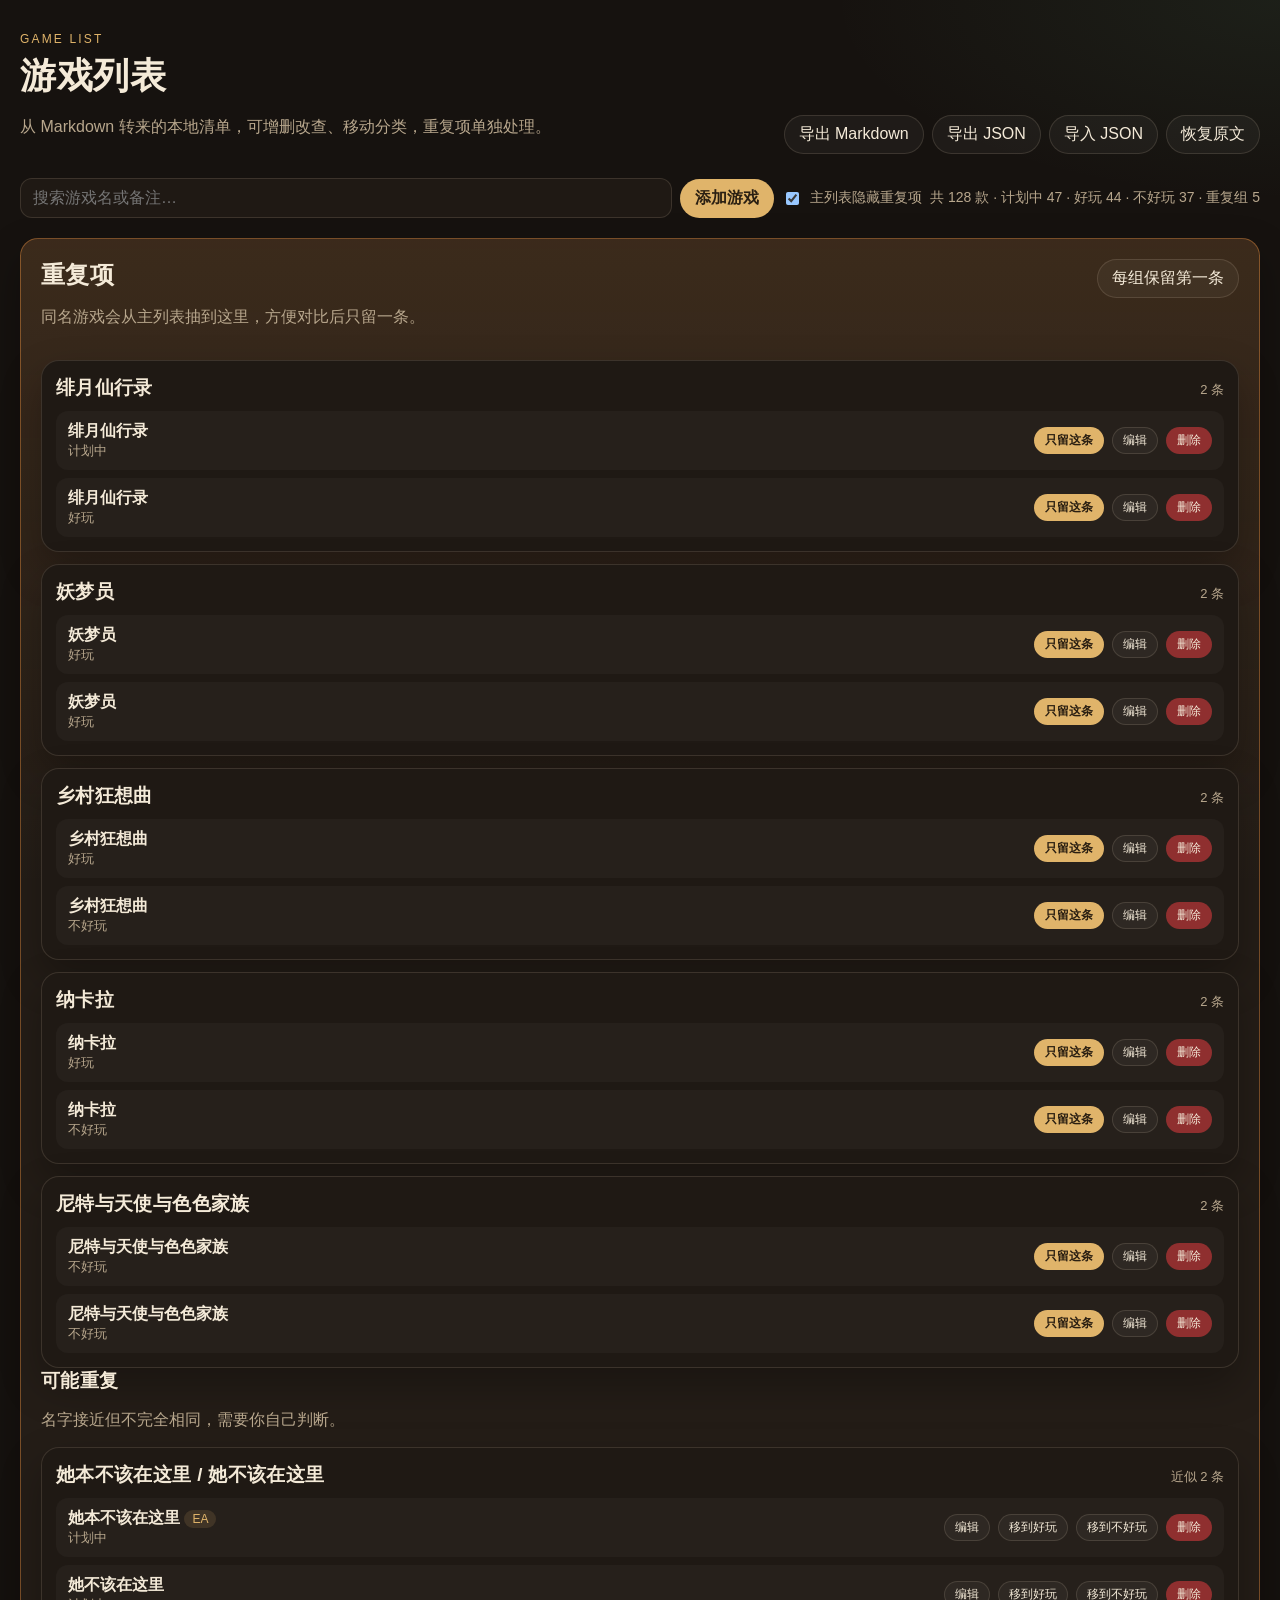
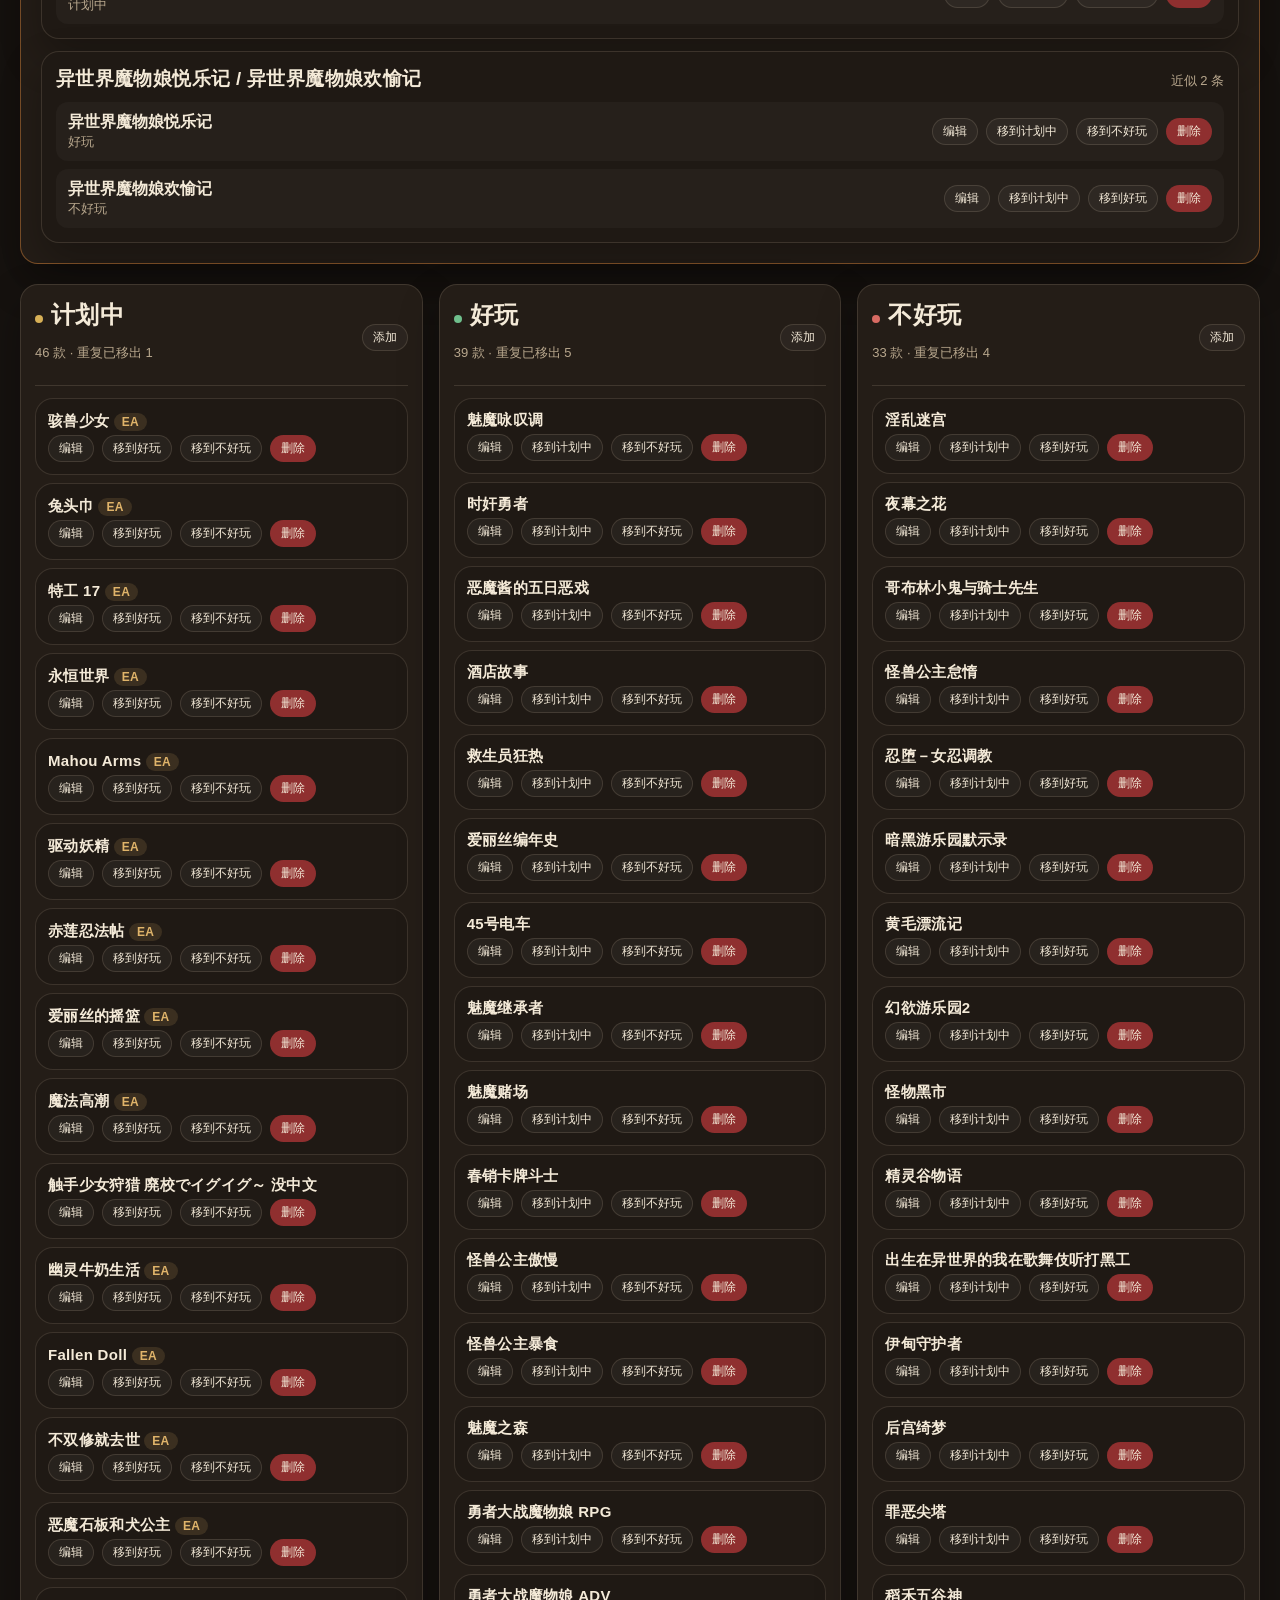
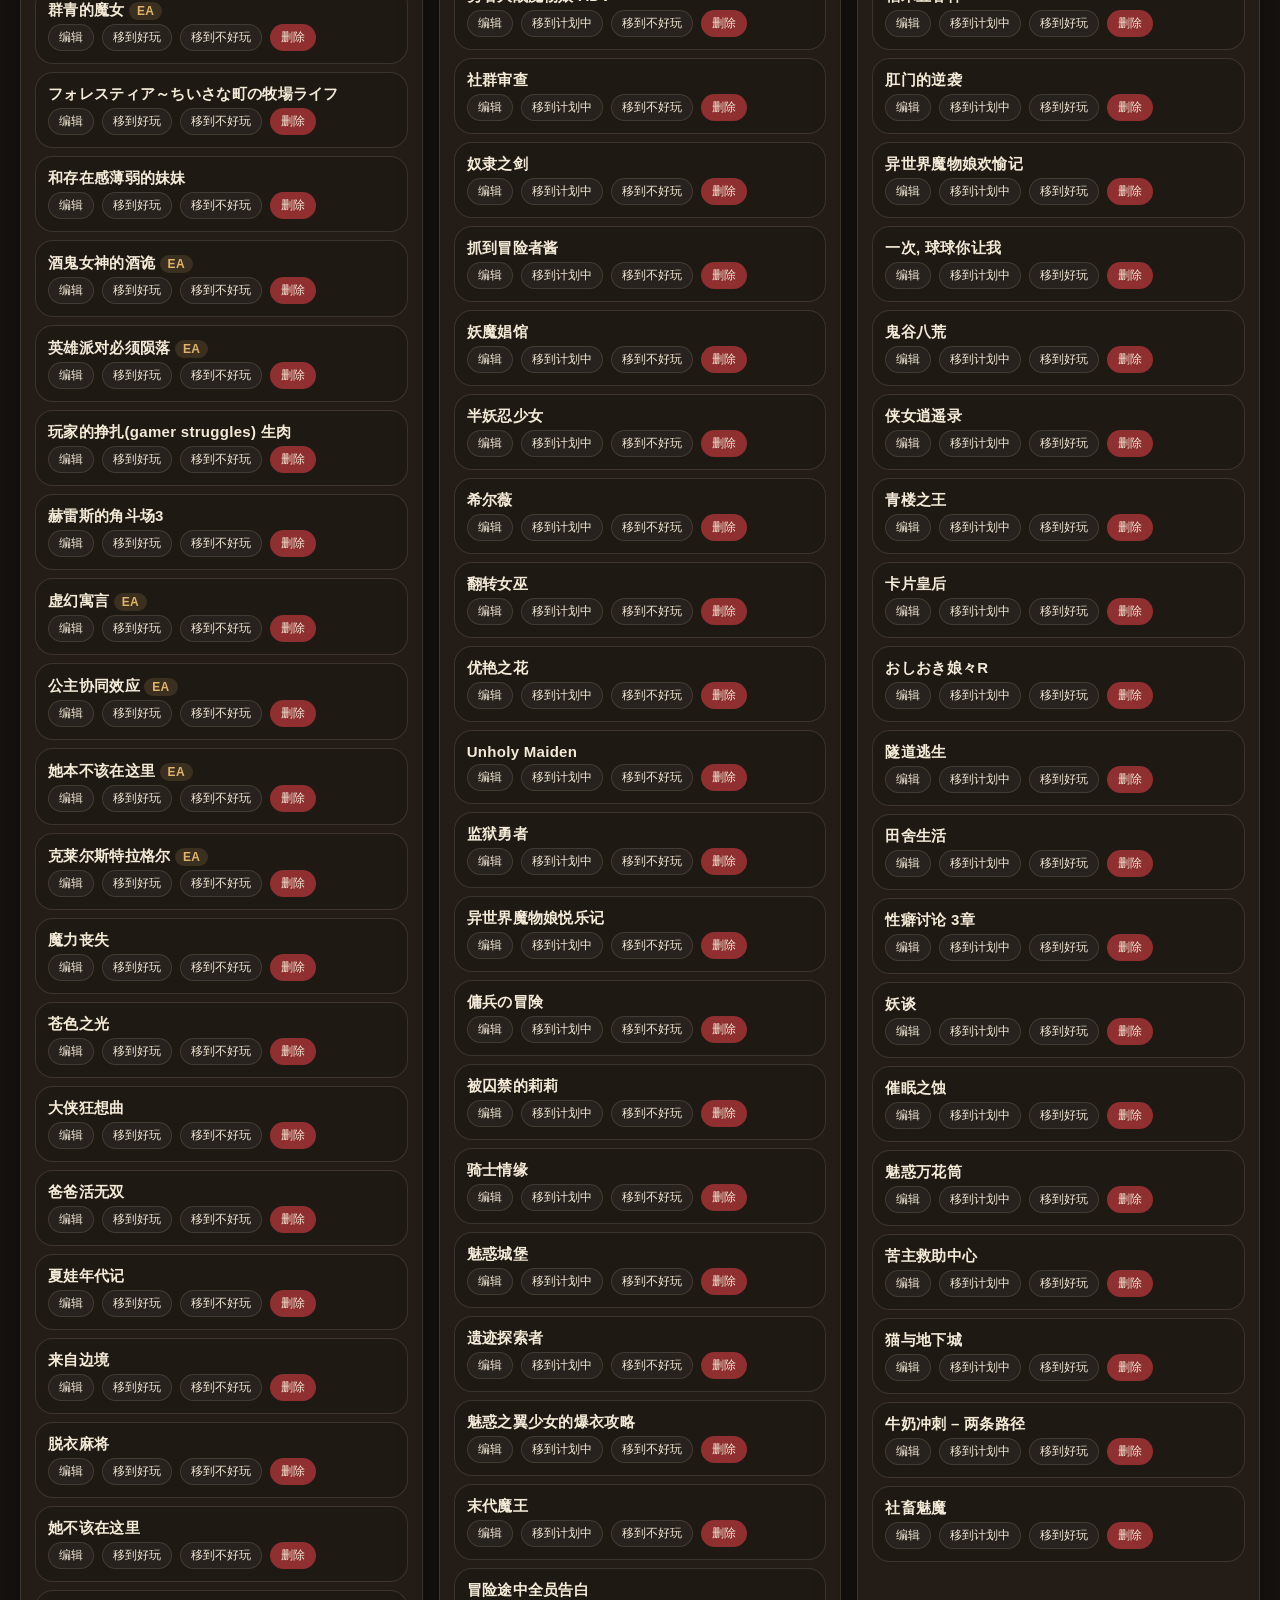
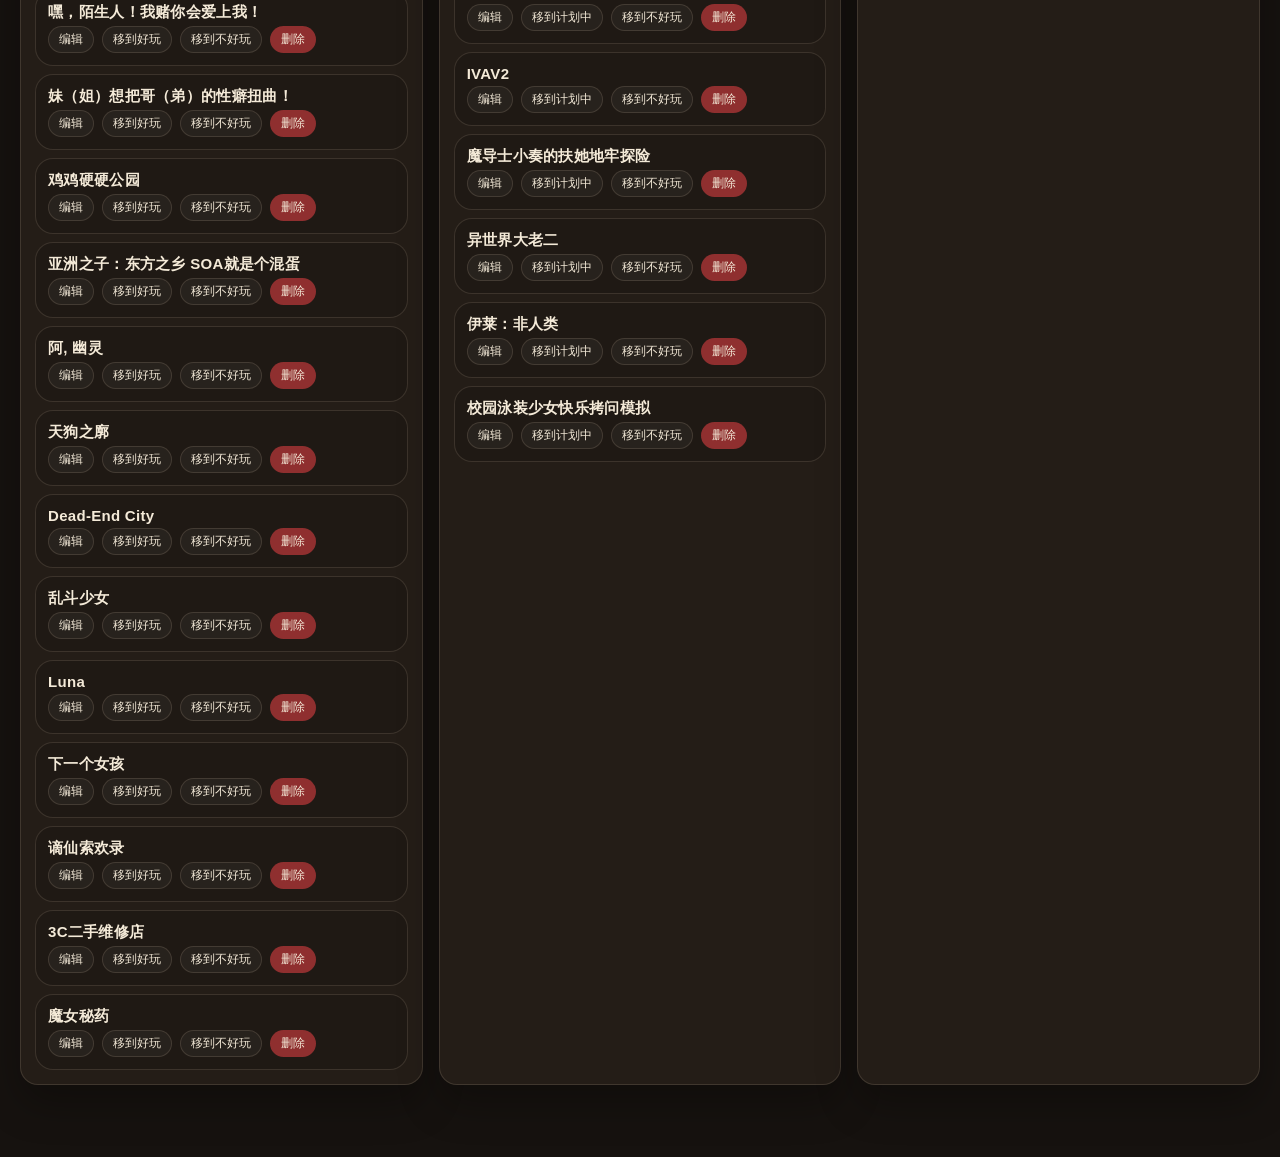
==== index.html @ 4deaaf05 "把 GameList.md 做成可管理的 HTML 清单。 按计划中/好玩/不好玩分列，支持增删改查、搜索和分类移动。同名重复项单独成区，方便只留一条或整组去重。  Co-authored-by: O" ====
<!DOCTYPE html>
<html lang="zh-CN">
  <head>
    <meta charset="UTF-8" />
    <meta name="viewport" content="width=device-width, initial-scale=1" />
    <title>游戏列表</title>
    <link rel="stylesheet" href="styles.css" />
  </head>
  <body>
    <div class="app">
      <header class="top">
        <div>
          <p class="eyebrow">Game List</p>
          <h1>游戏列表</h1>
          <p class="sub">从 Markdown 转来的本地清单，可增删改查、移动分类，重复项单独处理。</p>
        </div>
        <div class="top-actions">
          <button type="button" class="btn" id="export-md">导出 Markdown</button>
          <button type="button" class="btn" id="export-json">导出 JSON</button>
          <label class="btn file-btn">
            导入 JSON
            <input type="file" id="import-json" accept="application/json,.json" hidden />
          </label>
          <button type="button" class="btn danger-ghost" id="reset-data">恢复原文</button>
        </div>
      </header>

      <section class="toolbar">
        <label class="search">
          <span class="sr-only">搜索游戏</span>
          <input type="search" id="search" placeholder="搜索游戏名或备注…" autocomplete="off" />
        </label>
        <button type="button" class="btn primary" id="add-game">添加游戏</button>
        <label class="toggle">
          <input type="checkbox" id="hide-dupes" checked />
          主列表隐藏重复项
        </label>
        <p class="stats" id="stats"></p>
      </section>

      <section class="dupes" id="dupes" hidden>
        <div class="dupes-head">
          <div>
            <h2>重复项</h2>
            <p>同名游戏会从主列表抽到这里，方便对比后只留一条。</p>
          </div>
          <button type="button" class="btn" id="keep-first-all">每组保留第一条</button>
        </div>
        <div class="dupe-groups" id="dupe-groups"></div>
        <div class="similar" id="similar" hidden>
          <h3>可能重复</h3>
          <p>名字接近但不完全相同，需要你自己判断。</p>
          <div id="similar-groups"></div>
        </div>
      </section>

      <section class="board" id="board"></section>
    </div>

    <dialog class="modal" id="editor">
      <form method="dialog" id="editor-form">
        <h2 id="editor-title">添加游戏</h2>
        <label>
          名称
          <input type="text" name="title" required maxlength="120" />
        </label>
        <label>
          备注
          <input type="text" name="note" maxlength="80" placeholder="例如 EA、生肉、没中文" />
        </label>
        <label>
          分类
          <select name="category"></select>
        </label>
        <menu>
          <button type="submit" class="btn primary" value="save">保存</button>
          <button type="button" class="btn" id="cancel-edit" value="cancel">取消</button>
        </menu>
      </form>
    </dialog>

    <div class="toast" id="toast" hidden></div>

    <script src="data.js"></script>
    <script src="app.js"></script>
  </body>
</html>
---- styles.css ----
:root {
  --bg: #16120f;
  --bg-2: #1f1914;
  --panel: #241d17;
  --line: rgba(232, 214, 186, 0.14);
  --text: #f4ead8;
  --muted: #b8a78d;
  --gold: #e0b46a;
  --planned: #d7b056;
  --liked: #6fbf8c;
  --disliked: #d86b63;
  --warn: #e08a3c;
  --shadow: 0 18px 40px rgba(0, 0, 0, 0.28);
  color-scheme: dark;
}

* {
  box-sizing: border-box;
}

html,
body {
  margin: 0;
  min-height: 100%;
  background:
    radial-gradient(1200px 500px at 10% -10%, rgba(224, 180, 106, 0.12), transparent 55%),
    radial-gradient(900px 400px at 100% 0%, rgba(111, 191, 140, 0.08), transparent 50%),
    var(--bg);
  color: var(--text);
  font-family: "Noto Sans SC", "PingFang SC", "Microsoft YaHei", sans-serif;
}

button,
input,
select {
  font: inherit;
}

.app {
  max-width: 1280px;
  margin: 0 auto;
  padding: 32px 20px 72px;
}

.top {
  display: flex;
  justify-content: space-between;
  gap: 24px;
  align-items: flex-end;
  margin-bottom: 24px;
}

.eyebrow {
  margin: 0 0 6px;
  letter-spacing: 0.18em;
  text-transform: uppercase;
  color: var(--gold);
  font-size: 12px;
}

h1,
h2,
h3 {
  margin: 0;
  font-weight: 650;
  letter-spacing: 0.02em;
}

h1 {
  font-size: 36px;
}

.sub,
.dupes p,
.similar p,
.empty {
  color: var(--muted);
}

.top-actions,
.toolbar,
.item-actions,
.dupe-actions,
.editor-form menu,
.col-head {
  display: flex;
  flex-wrap: wrap;
  gap: 8px;
  align-items: center;
}

.btn,
.file-btn {
  border: 1px solid var(--line);
  background: rgba(255, 255, 255, 0.04);
  color: var(--text);
  border-radius: 999px;
  padding: 8px 14px;
  cursor: pointer;
}

.btn:hover,
.file-btn:hover {
  background: rgba(255, 255, 255, 0.1);
}

.btn.primary {
  background: var(--gold);
  color: #2a1f12;
  border-color: transparent;
  font-weight: 650;
}

.btn.tiny {
  padding: 4px 10px;
  font-size: 12px;
}

.btn.danger,
.btn.danger-ghost:hover {
  background: #8f2f2f;
  border-color: transparent;
}

.toolbar {
  margin-bottom: 20px;
}

.search {
  flex: 1 1 280px;
}

.search input,
.modal input,
.modal select {
  width: 100%;
  background: var(--bg-2);
  border: 1px solid var(--line);
  color: var(--text);
  border-radius: 12px;
  padding: 10px 12px;
}

.toggle {
  display: flex;
  gap: 8px;
  align-items: center;
  color: var(--muted);
  font-size: 14px;
}

.stats {
  margin: 0 0 0 auto;
  color: var(--muted);
  font-size: 14px;
}

.dupes,
.board .col,
.modal,
.item,
.dupe-card,
.similar-card {
  background: var(--panel);
  border: 1px solid var(--line);
  border-radius: 18px;
  box-shadow: var(--shadow);
}

.dupes {
  padding: 20px;
  margin-bottom: 20px;
  border-color: rgba(224, 138, 60, 0.45);
  background:
    linear-gradient(180deg, rgba(224, 138, 60, 0.12), transparent 40%),
    var(--panel);
}

.dupes-head {
  display: flex;
  justify-content: space-between;
  gap: 16px;
  align-items: flex-start;
  margin-bottom: 16px;
}

.dupe-groups,
#similar-groups {
  display: grid;
  gap: 12px;
}

.dupe-card,
.similar-card {
  padding: 14px;
  background: var(--bg-2);
}

.dupe-title {
  display: flex;
  justify-content: space-between;
  gap: 12px;
  align-items: baseline;
  margin-bottom: 10px;
}

.copies {
  display: grid;
  gap: 8px;
}

.copy {
  display: flex;
  justify-content: space-between;
  gap: 12px;
  align-items: center;
  padding: 10px 12px;
  border-radius: 12px;
  background: rgba(255, 255, 255, 0.03);
}

.board {
  display: grid;
  grid-template-columns: repeat(3, minmax(0, 1fr));
  gap: 16px;
}

.col {
  min-height: 280px;
  padding: 14px;
}

.col.planned { --cat: var(--planned); }
.col.liked { --cat: var(--liked); }
.col.disliked { --cat: var(--disliked); }

.col-head {
  justify-content: space-between;
  margin-bottom: 12px;
  padding-bottom: 10px;
  border-bottom: 1px solid var(--line);
}

.col-head h2::before {
  content: "";
  display: inline-block;
  width: 8px;
  height: 8px;
  margin-right: 8px;
  border-radius: 50%;
  background: var(--cat);
}

.count {
  color: var(--muted);
  font-size: 13px;
}

.list {
  display: grid;
  gap: 8px;
}

.item {
  padding: 12px;
  background: var(--bg-2);
  box-shadow: none;
}

.item.dragging {
  opacity: 0.45;
}

.item-title {
  margin: 0 0 4px;
  font-size: 15px;
}

.note,
.badge {
  display: inline-block;
  margin-top: 2px;
  padding: 2px 8px;
  border-radius: 999px;
  background: rgba(224, 180, 106, 0.14);
  color: var(--gold);
  font-size: 12px;
}

.badge.dupe {
  background: rgba(224, 138, 60, 0.18);
  color: #f0b27a;
}

.empty {
  padding: 28px 8px;
  text-align: center;
}

.modal {
  width: min(420px, calc(100vw - 32px));
  padding: 20px;
  border: 1px solid var(--line);
  color: var(--text);
}

.modal::backdrop {
  background: rgba(10, 8, 6, 0.72);
}

.modal form {
  display: grid;
  gap: 12px;
}

.modal menu {
  padding: 0;
  margin: 8px 0 0;
  justify-content: flex-end;
}

.toast {
  position: fixed;
  right: 20px;
  bottom: 20px;
  background: #2d241c;
  border: 1px solid var(--line);
  color: var(--text);
  padding: 10px 14px;
  border-radius: 12px;
}

.sr-only {
  position: absolute;
  width: 1px;
  height: 1px;
  overflow: hidden;
  clip: rect(0, 0, 0, 0);
}

@media (max-width: 980px) {
  .board,
  .top,
  .dupes-head {
    display: block;
  }

  .top-actions,
  .stats {
    margin-top: 12px;
  }

  .col {
    margin-bottom: 12px;
  }
}
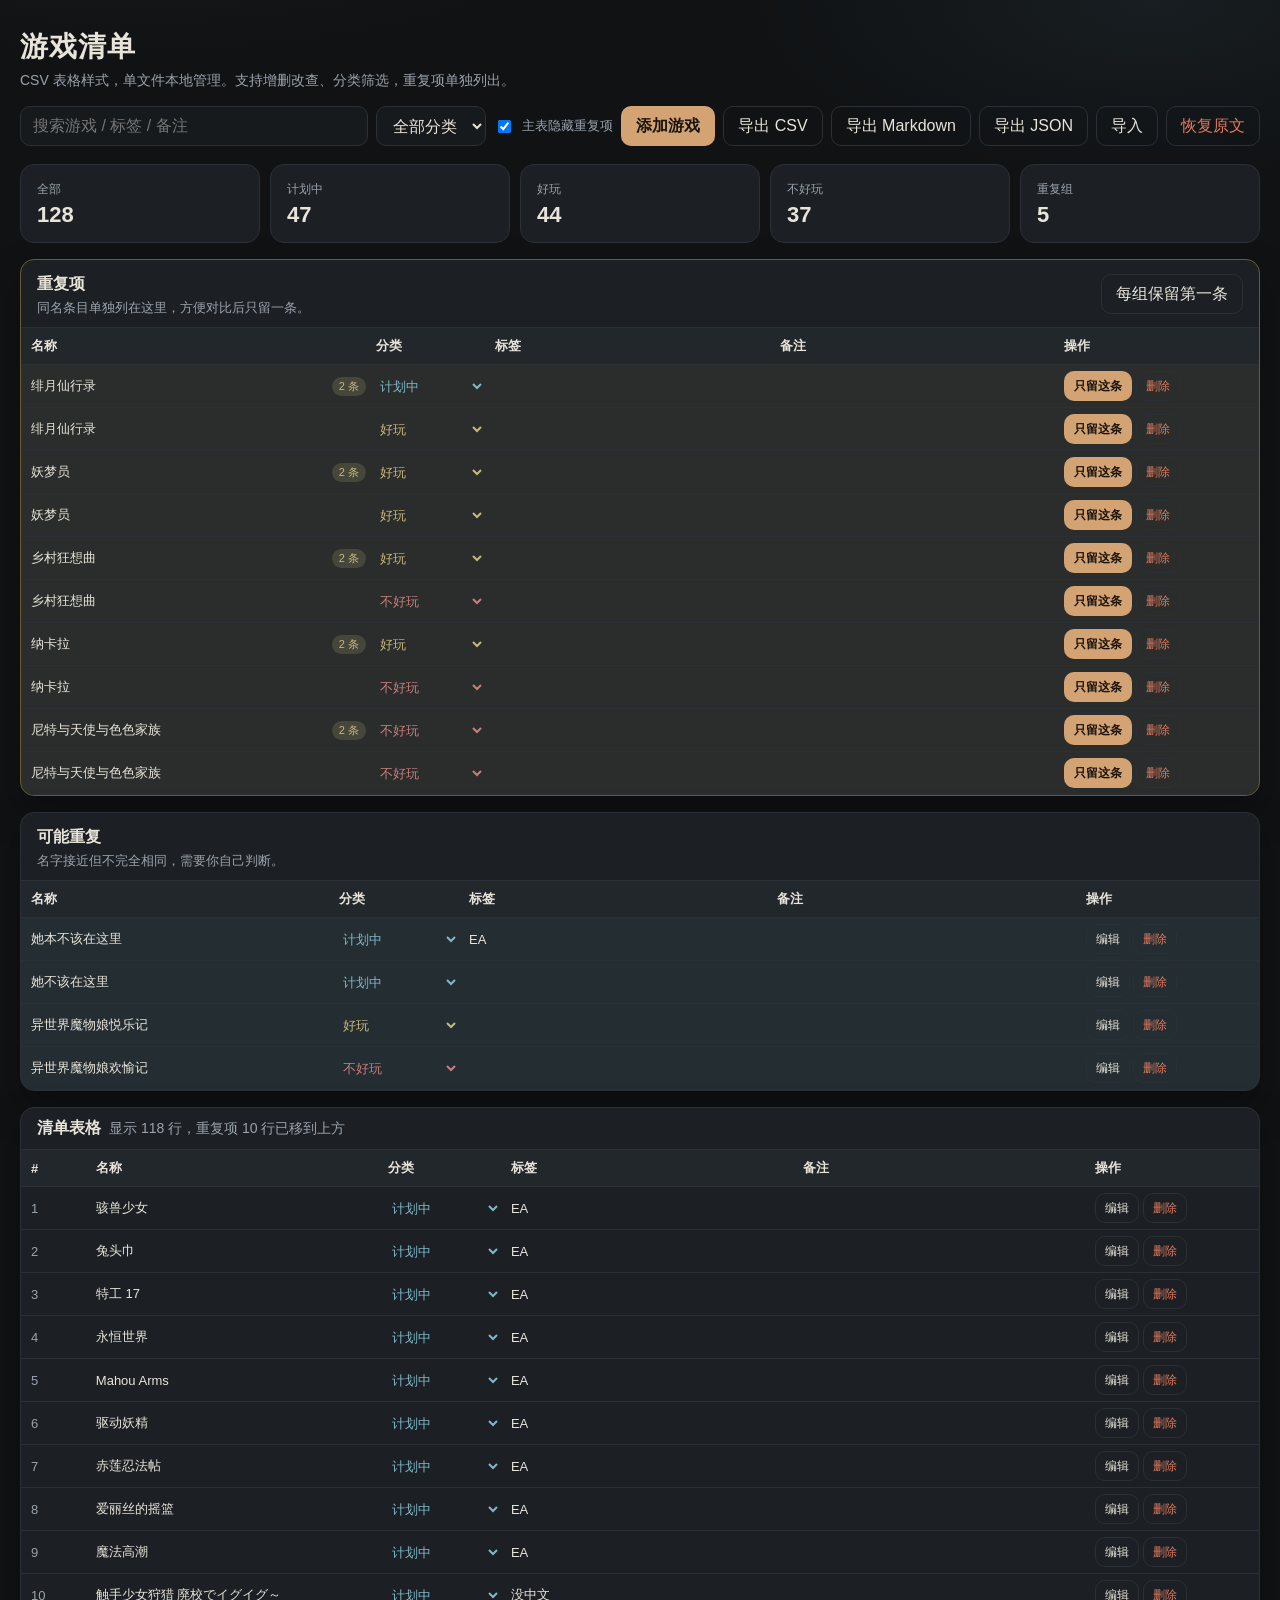
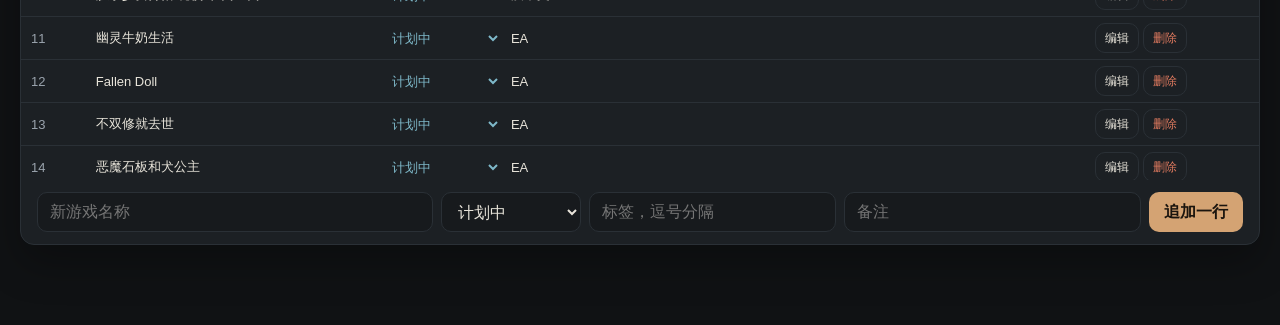
==== commit fa607be9: "把清单收成单个 GameList.html，改成 CSV 表格样式。 样式和逻辑都写在这一个文件里，主表可直接改单元格；重复项单独成表。index.html 只负责跳转过去。  Co-authored" ====
--- a/index.html
+++ b/index.html
@@ -2,86 +2,11 @@
 <html lang="zh-CN">
   <head>
     <meta charset="UTF-8" />
-    <meta name="viewport" content="width=device-width, initial-scale=1" />
-    <title>游戏列表</title>
-    <link rel="stylesheet" href="styles.css" />
+    <meta http-equiv="refresh" content="0; url=GameList.html" />
+    <title>游戏清单</title>
+    <script>location.replace("GameList.html");</script>
   </head>
   <body>
-    <div class="app">
-      <header class="top">
-        <div>
-          <p class="eyebrow">Game List</p>
-          <h1>游戏列表</h1>
-          <p class="sub">从 Markdown 转来的本地清单，可增删改查、移动分类，重复项单独处理。</p>
-        </div>
-        <div class="top-actions">
-          <button type="button" class="btn" id="export-md">导出 Markdown</button>
-          <button type="button" class="btn" id="export-json">导出 JSON</button>
-          <label class="btn file-btn">
-            导入 JSON
-            <input type="file" id="import-json" accept="application/json,.json" hidden />
-          </label>
-          <button type="button" class="btn danger-ghost" id="reset-data">恢复原文</button>
-        </div>
-      </header>
-
-      <section class="toolbar">
-        <label class="search">
-          <span class="sr-only">搜索游戏</span>
-          <input type="search" id="search" placeholder="搜索游戏名或备注…" autocomplete="off" />
-        </label>
-        <button type="button" class="btn primary" id="add-game">添加游戏</button>
-        <label class="toggle">
-          <input type="checkbox" id="hide-dupes" checked />
-          主列表隐藏重复项
-        </label>
-        <p class="stats" id="stats"></p>
-      </section>
-
-      <section class="dupes" id="dupes" hidden>
-        <div class="dupes-head">
-          <div>
-            <h2>重复项</h2>
-            <p>同名游戏会从主列表抽到这里，方便对比后只留一条。</p>
-          </div>
-          <button type="button" class="btn" id="keep-first-all">每组保留第一条</button>
-        </div>
-        <div class="dupe-groups" id="dupe-groups"></div>
-        <div class="similar" id="similar" hidden>
-          <h3>可能重复</h3>
-          <p>名字接近但不完全相同，需要你自己判断。</p>
-          <div id="similar-groups"></div>
-        </div>
-      </section>
-
-      <section class="board" id="board"></section>
-    </div>
-
-    <dialog class="modal" id="editor">
-      <form method="dialog" id="editor-form">
-        <h2 id="editor-title">添加游戏</h2>
-        <label>
-          名称
-          <input type="text" name="title" required maxlength="120" />
-        </label>
-        <label>
-          备注
-          <input type="text" name="note" maxlength="80" placeholder="例如 EA、生肉、没中文" />
-        </label>
-        <label>
-          分类
-          <select name="category"></select>
-        </label>
-        <menu>
-          <button type="submit" class="btn primary" value="save">保存</button>
-          <button type="button" class="btn" id="cancel-edit" value="cancel">取消</button>
-        </menu>
-      </form>
-    </dialog>
-
-    <div class="toast" id="toast" hidden></div>
-
-    <script src="data.js"></script>
-    <script src="app.js"></script>
+    <p><a href="GameList.html">打开游戏清单</a></p>
   </body>
 </html>
